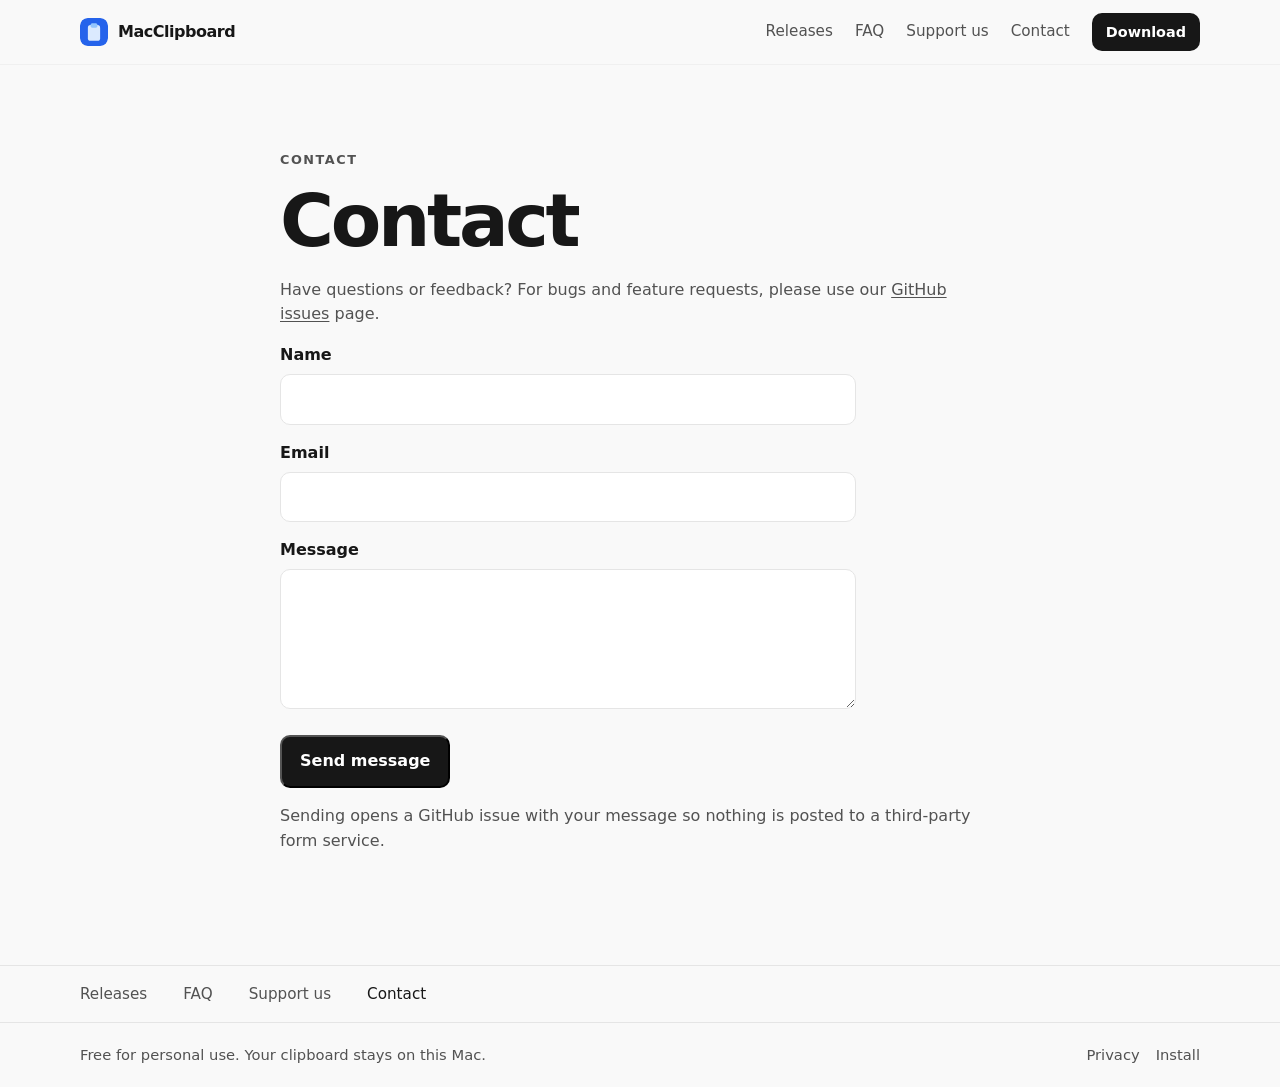
==== website/contact.html @ 472b04c1 "Add the public MacClipboard marketing site for macclipboard.mernify.co. Co-authored-by: Cursor <curs" ====
<!DOCTYPE html>
<html lang="en">
<head>
  <meta charset="utf-8">
  <meta name="viewport" content="width=device-width, initial-scale=1">
  <title>Contact — MacClipboard</title>
  <meta name="description" content="Questions or feedback about MacClipboard? Send a message or open a GitHub issue.">
  <link rel="icon" href="./favicon.svg" type="image/svg+xml">
  <link rel="stylesheet" href="./styles.css">
</head>
<body>
  <header class="site-header">
    <div class="wrap header-inner">
      <a class="brand" href="./"><img class="mark" src="./favicon.svg" alt="" width="28" height="28">MacClipboard</a>
      <nav class="desktop-nav">
        <a href="./releases.html">Releases</a>
        <a href="./faq.html">FAQ</a>
        <a href="./support.html">Support us</a>
        <a href="./contact.html">Contact</a>
        <a class="btn btn-dark btn-sm" href="./downloads/MacClipboard.zip">Download</a>
      </nav>
    </div>
  </header>
  <main class="wrap legal">
    <p class="kicker">Contact</p>
    <h1>Contact</h1>
    <p>Have questions or feedback? For bugs and feature requests, please use our <a href="https://github.com/ataarehman/Macclipboard/issues">GitHub issues</a> page.</p>

    <form class="form" id="contact-form">
      <label for="name">Name</label>
      <input id="name" name="name" type="text" autocomplete="name" required>

      <label for="email">Email</label>
      <input id="email" name="email" type="email" autocomplete="email" required>

      <label for="message">Message</label>
      <textarea id="message" name="message" required></textarea>

      <button class="btn btn-dark" type="submit">Send message</button>
    </form>
    <p>Sending opens a GitHub issue with your message so nothing is posted to a third-party form service.</p>
  </main>
  <nav class="support-nav" aria-label="Support">
    <div class="wrap support-nav-inner">
      <a href="./releases.html">Releases</a>
      <a href="./faq.html">FAQ</a>
      <a href="./support.html">Support us</a>
      <a class="is-current" href="./contact.html" aria-current="page">Contact</a>
    </div>
  </nav>
  <footer class="site-footer">
    <div class="wrap footer-inner">
      <p>Free for personal use. Your clipboard stays on this Mac.</p>
      <p><a href="./privacy.html">Privacy</a><a href="./install.html">Install</a></p>
    </div>
  </footer>
  <script src="./app.js"></script>
</body>
</html>
---- website/styles.css ----
:root {
  --bg: #f9f9f9;
  --ink: #171717;
  --mute: #525252;
  --line: #e5e5e5;
  --white: #fff;
  --blue: #2563eb;
  --violet: #7c3aed;
  --wrap: 1120px;
  font-family: ui-sans-serif, system-ui, -apple-system, BlinkMacSystemFont, "Segoe UI", sans-serif;
}

* { box-sizing: border-box; }
html { scroll-behavior: smooth; }
body {
  margin: 0;
  background: var(--bg);
  color: var(--ink);
  line-height: 1.55;
}
a { color: inherit; text-decoration: none; }
.wrap { width: min(var(--wrap), calc(100% - 40px)); margin-inline: auto; }

.site-header {
  position: sticky;
  top: 0;
  z-index: 20;
  background: rgba(249, 249, 249, 0.8);
  backdrop-filter: blur(24px);
  border-bottom: 1px solid rgba(229, 229, 229, 0.5);
}
.header-inner, .footer-inner {
  display: flex;
  align-items: center;
  justify-content: space-between;
  min-height: 64px;
  gap: 16px;
}
.brand {
  display: flex;
  align-items: center;
  gap: 10px;
  font-weight: 700;
  letter-spacing: -0.03em;
}
.mark {
  width: 28px;
  height: 28px;
  border-radius: 8px;
  display: block;
}
button { font: inherit; }
.desktop-nav { display: flex; align-items: center; gap: 22px; font-size: 0.95rem; color: var(--mute); }
.desktop-nav a:hover { color: var(--ink); }

.btn {
  display: inline-flex;
  align-items: center;
  justify-content: center;
  border-radius: 10px;
  padding: 12px 18px;
  font-weight: 600;
  transition: transform 0.15s ease, background 0.15s ease;
}
.btn:hover { transform: translateY(-1px); }
.btn-dark { background: var(--ink); color: #fff; }
.btn-dark:hover { background: #262626; color: #fff; }
.btn-sm { padding: 8px 14px; font-size: 0.9rem; }

.hero { text-align: center; padding: 96px 0 40px; }
.kicker {
  color: var(--mute);
  font-size: 0.8rem;
  font-weight: 600;
  letter-spacing: 0.12em;
  text-transform: uppercase;
}
h1 {
  font-size: clamp(2.6rem, 7vw, 4.6rem);
  line-height: 1.05;
  letter-spacing: -0.045em;
  font-weight: 700;
  margin: 12px 0 18px;
}
.gradient {
  background: linear-gradient(90deg, var(--blue), var(--violet));
  -webkit-background-clip: text;
  background-clip: text;
  color: transparent;
}
.lead {
  max-width: 42rem;
  margin: 0 auto 24px;
  color: var(--mute);
  font-size: 1.15rem;
}
.kbd {
  font: 600 0.92em ui-monospace, SFMono-Regular, Menlo, monospace;
  background: #fff;
  border: 1px solid var(--line);
  border-radius: 6px;
  padding: 0.05em 0.4em;
  box-shadow: 0 1px 0 #d4d4d4;
}
.hero-cta { display: flex; gap: 14px; justify-content: center; align-items: center; flex-wrap: wrap; }
.req { color: var(--mute); font-size: 0.92rem; }

.stats-row {
  display: grid;
  grid-template-columns: repeat(4, 1fr);
  gap: 12px;
  margin: 8px 0 56px;
}
.stats-row div {
  background: #fff;
  border: 1px solid var(--line);
  border-radius: 16px;
  padding: 18px 12px;
}
.stats-row strong { display: block; font-size: 1.5rem; letter-spacing: -0.04em; }
.stats-row span { color: var(--mute); font-size: 0.88rem; }

.macbook {
  margin: 36px auto 28px;
  max-width: 980px;
}
.macbook img {
  display: block;
  width: 100%;
  height: auto;
}

.features { padding: 72px 0; text-align: center; }
h2 { font-size: clamp(1.8rem, 3vw, 2.4rem); letter-spacing: -0.04em; margin: 8px 0 10px; }
.sub { color: var(--mute); max-width: 40rem; margin: 0 auto 28px; }
.pills { display: flex; flex-wrap: wrap; gap: 8px; justify-content: center; margin-bottom: 18px; }
.pill {
  background: #fff;
  border: 1px solid var(--line);
  border-radius: 999px;
  padding: 8px 14px;
  color: var(--mute);
  cursor: pointer;
}
.pill.is-on { background: var(--ink); color: #fff; border-color: var(--ink); }
.feature-card {
  background: #fff;
  border: 1px solid var(--line);
  border-radius: 20px;
  padding: 32px;
  text-align: left;
  box-shadow: 0 10px 30px rgba(23, 23, 23, 0.06);
}
.pane { display: none; }
.pane.is-on { display: block; }
.pane p { color: var(--mute); max-width: 60ch; }

.split {
  display: grid;
  grid-template-columns: 1.2fr 0.8fr;
  gap: 40px;
  align-items: start;
  padding: 24px 0 80px;
}
.split p { color: var(--mute); }
.checklist { list-style: none; padding: 0; margin: 0; }
.checklist li {
  padding: 12px 0;
  border-bottom: 1px solid var(--line);
  font-weight: 500;
}
.checklist li:before { content: "✓  "; color: var(--blue); }

.dark-band {
  background: linear-gradient(to bottom right, #171717, #262626);
  color: #f5f5f5;
  padding: 72px 0;
}
.dark-band h2 { text-align: center; }
.steps {
  list-style: none;
  padding: 0;
  display: grid;
  grid-template-columns: repeat(3, 1fr);
  gap: 18px;
  margin: 32px 0 0;
}
.steps li {
  background: rgba(255,255,255,0.04);
  border: 1px solid rgba(255,255,255,0.08);
  border-radius: 16px;
  padding: 20px;
  display: flex;
  gap: 14px;
}
.steps span {
  width: 28px;
  height: 28px;
  border-radius: 50%;
  background: #fff;
  color: #171717;
  display: grid;
  place-items: center;
  font-weight: 700;
  flex-shrink: 0;
}
.steps p { color: #a3a3a3; margin: 6px 0 0; }
.steps h3 { margin: 0; font-size: 1.05rem; }

.download { text-align: center; padding: 88px 0; }
.download p { color: var(--mute); }
.fine { margin-top: 14px; font-size: 0.92rem; }
.fine a { text-decoration: underline; text-underline-offset: 2px; }

.site-footer { border-top: 1px solid var(--line); color: var(--mute); font-size: 0.92rem; }
.site-footer p { display: flex; gap: 16px; flex-wrap: wrap; margin: 18px 0; }

.support-nav {
  border-top: 1px solid var(--line);
  background: var(--bg);
}
.support-nav-inner {
  display: flex;
  align-items: center;
  gap: 36px;
  min-height: 56px;
  color: var(--mute);
  font-size: 0.95rem;
}
.support-nav a:hover,
.support-nav a.is-current { color: var(--ink); }

.card-grid {
  display: grid;
  grid-template-columns: repeat(2, 1fr);
  gap: 16px;
  margin: 28px 0;
}
.card {
  background: #fff;
  border: 1px solid var(--line);
  border-radius: 16px;
  padding: 24px;
}
.card h3 { margin: 0 0 8px; font-size: 1.1rem; }
.card p { margin: 0 0 16px; }

.pay-card {
  background: #fff;
  border: 1px solid var(--line);
  border-radius: 20px;
  padding: 28px;
  margin: 28px 0 8px;
  box-shadow: 0 10px 30px rgba(23, 23, 23, 0.06);
}
.pay-card h2 { margin: 4px 0 10px; }
.pay-amount {
  display: inline-block;
  background: var(--ink);
  color: #fff;
  border-radius: 999px;
  padding: 8px 16px;
  font-weight: 700;
  letter-spacing: -0.03em;
  margin: 8px 0 18px;
}
.bank { margin: 0 0 20px; }
.bank div {
  display: grid;
  grid-template-columns: 10rem 1fr;
  gap: 12px;
  padding: 10px 0;
  border-bottom: 1px solid var(--line);
}
.bank dt { color: var(--mute); font-weight: 500; }
.bank dd {
  margin: 0;
  font-family: ui-monospace, SFMono-Regular, Menlo, monospace;
  font-size: 0.95rem;
  color: var(--ink);
  overflow-wrap: anywhere;
}
.copy-status { margin: 12px 0 0; color: var(--blue); }

.page-support {
  --bg: #0b0b0c;
  --ink: #f5f5f5;
  --mute: #a3a3a3;
  --line: #262626;
  background: #0b0b0c;
  color: #f5f5f5;
}
.page-support .site-header {
  background: rgba(11, 11, 12, 0.86);
  border-bottom-color: #262626;
}
.page-support .btn-dark {
  background: #fff;
  color: #171717;
}
.page-support .btn-dark:hover { background: #e5e5e5; color: #171717; }
.give {
  max-width: 820px;
  padding: 72px 0 96px;
}
.give h1 {
  font-size: clamp(2.2rem, 5vw, 3.2rem);
  margin: 0 0 12px;
}
.give-lead {
  color: var(--mute);
  max-width: 40rem;
  margin: 0 0 36px;
  font-size: 1.05rem;
}
.give-grid {
  display: grid;
  grid-template-columns: 1fr 1fr;
  gap: 16px;
}
.give-card {
  background: #171717;
  border-radius: 16px;
  padding: 24px;
  display: flex;
  flex-direction: column;
  min-height: 190px;
}
.give-card h2 {
  display: flex;
  align-items: center;
  gap: 10px;
  font-size: 1.15rem;
  margin: 0 0 10px;
  letter-spacing: -0.03em;
}
.give-icon { width: 22px; height: 22px; flex-shrink: 0; }
.give-card p {
  color: var(--mute);
  margin: 0 0 18px;
  flex: 1;
}
.give-link {
  color: #f5f5f5;
  font-weight: 600;
  background: none;
  border: 0;
  padding: 0;
  cursor: pointer;
  text-align: left;
  width: fit-content;
}
.give-link:hover { text-decoration: underline; text-underline-offset: 3px; }
.give-link-blue { color: #60a5fa; }
.give-link-orange { color: #fb7185; }
.give-bank {
  margin-top: 16px;
  min-height: 0;
}
.give-bank h2 { display: block; }
.page-support .bank dd { color: #f5f5f5; }
.page-support .copy-status { color: #86efac; }
.give-thanks {
  text-align: center;
  color: var(--mute);
  margin: 40px 0 0;
}

.release {
  background: #fff;
  border: 1px solid var(--line);
  border-radius: 16px;
  padding: 28px;
  margin: 24px 0 16px;
}
.release-top {
  display: flex;
  justify-content: space-between;
  gap: 12px;
  align-items: baseline;
  flex-wrap: wrap;
}
.release h2 { margin: 0; font-size: 1.35rem; }
.release time { color: var(--mute); font-size: 0.95rem; }
.release ul { color: var(--mute); padding-left: 1.1rem; }

.faq-item {
  background: #fff;
  border: 1px solid var(--line);
  border-radius: 14px;
  padding: 0 18px;
  margin-bottom: 10px;
}
.faq-item summary {
  cursor: pointer;
  font-weight: 600;
  padding: 16px 0;
  list-style: none;
}
.faq-item summary::-webkit-details-marker { display: none; }
.faq-item summary:after {
  content: "+";
  float: right;
  color: var(--mute);
  font-weight: 500;
}
.faq-item[open] summary:after { content: "–"; }
.faq-item p, .faq-item li { margin: 0 0 14px; }

.form { max-width: 36rem; }
.form label { display: block; font-weight: 600; margin: 16px 0 6px; }
.form input,
.form textarea {
  width: 100%;
  border: 1px solid var(--line);
  border-radius: 10px;
  padding: 12px 14px;
  background: #fff;
  font: inherit;
  color: var(--ink);
}
.form textarea { min-height: 140px; resize: vertical; }
.form .btn { margin-top: 18px; }

.legal { max-width: 720px; padding: 72px 0 96px; }
.legal p, .legal li { color: var(--mute); }
.legal a { text-decoration: underline; text-underline-offset: 2px; }
.legal .btn { text-decoration: none; }

@media (max-width: 860px) {
  .desktop-nav a:not(.btn) { display: none; }
  .stats-row, .steps, .split, .card-grid, .give-grid { grid-template-columns: 1fr; }
  .hero { padding-top: 56px; }
  .hero-cta { flex-direction: column; }
  .support-nav-inner { flex-wrap: wrap; gap: 8px 22px; min-height: 48px; padding: 12px 0; }
  .bank div { grid-template-columns: 1fr; gap: 4px; }
}

@media (prefers-reduced-motion: reduce) {
  html { scroll-behavior: auto; }
  .btn:hover { transform: none; }
}
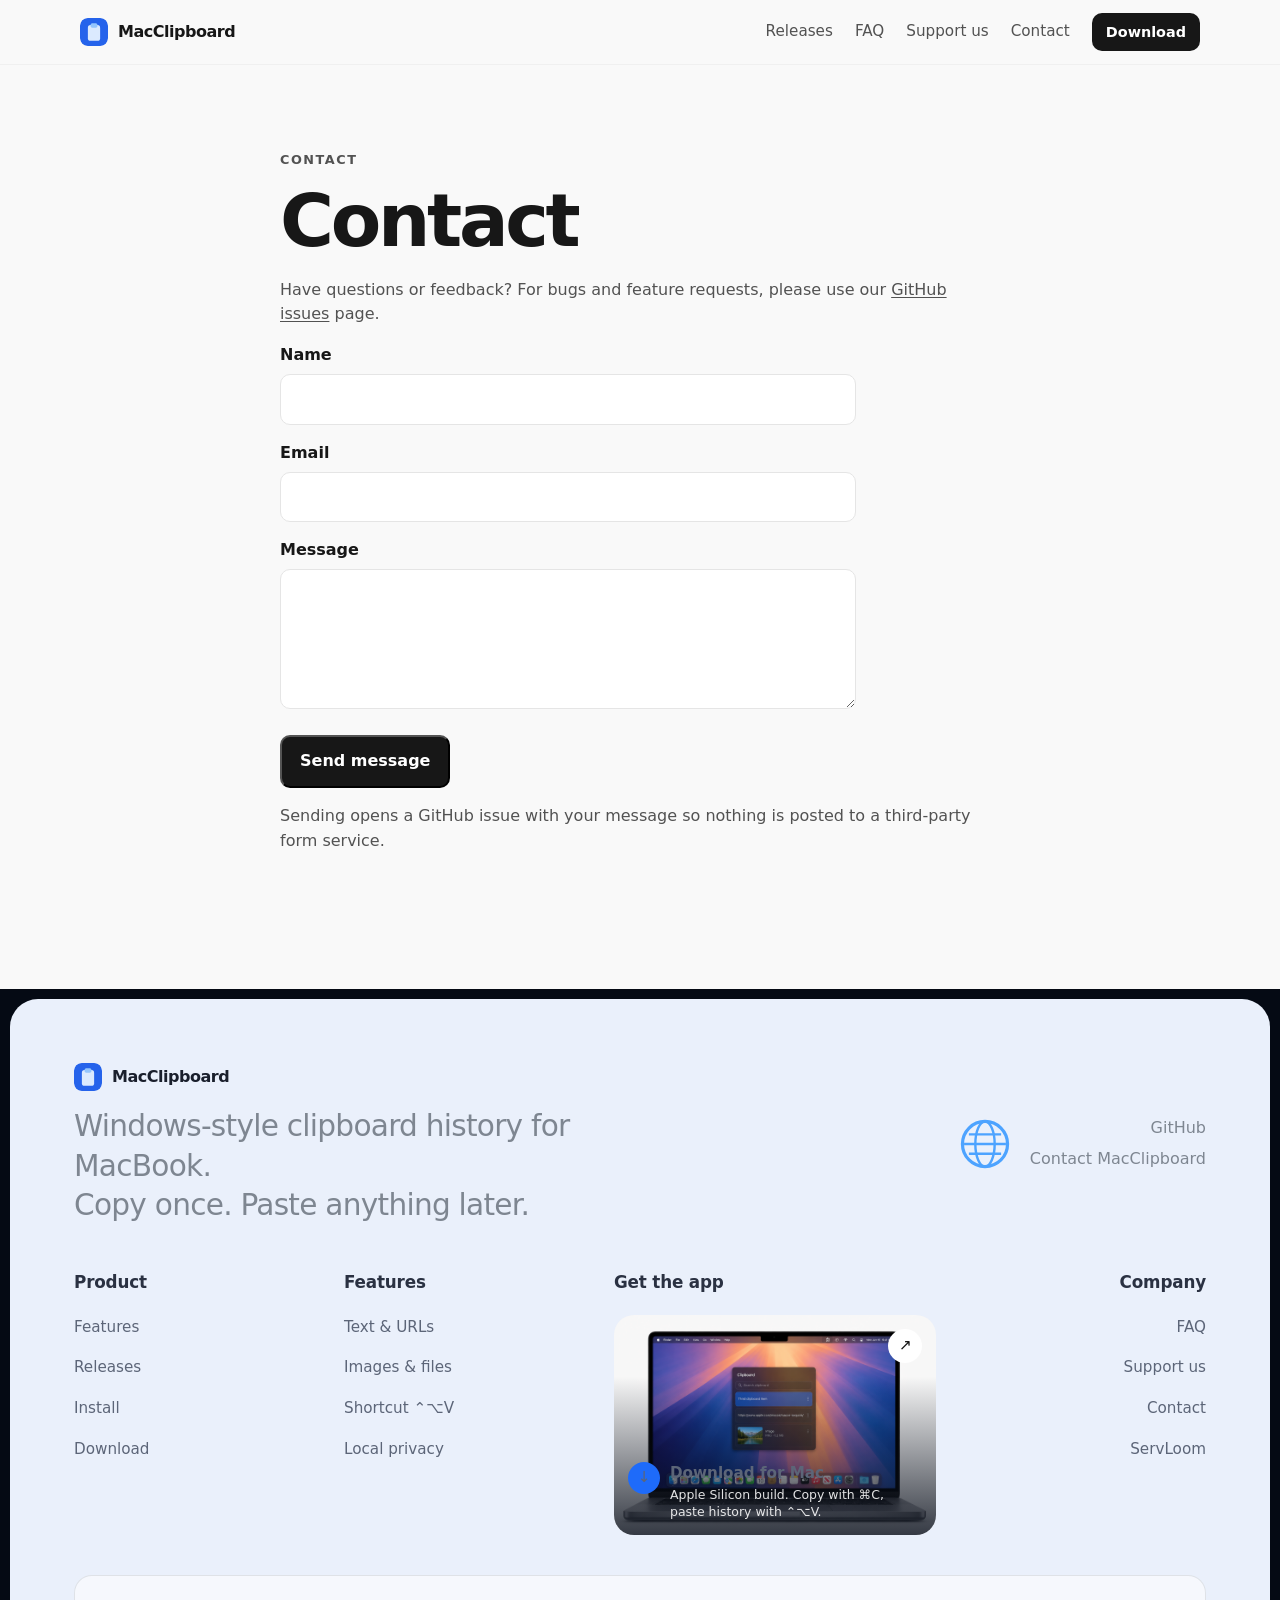
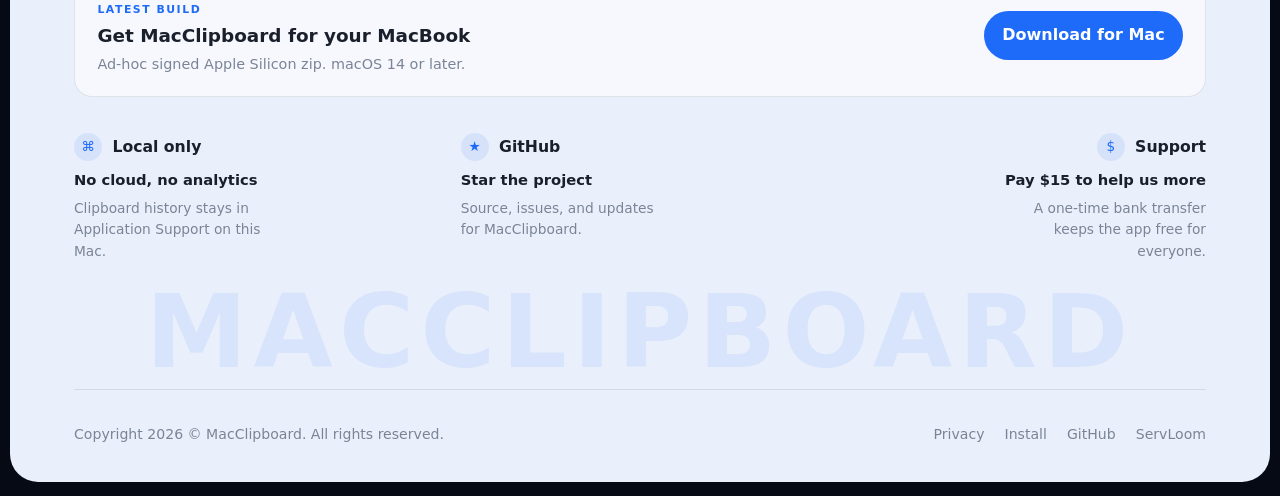
==== commit 89ea78ce: "Add a ServLoom-style marketing footer across the site. Co-authored-by: Cursor <cursoragent@cursor.co" ====
--- a/website/contact.html
+++ b/website/contact.html
@@ -40,20 +40,130 @@
     </form>
     <p>Sending opens a GitHub issue with your message so nothing is posted to a third-party form service.</p>
   </main>
-  <nav class="support-nav" aria-label="Support">
-    <div class="wrap support-nav-inner">
-      <a href="./releases.html">Releases</a>
-      <a href="./faq.html">FAQ</a>
-      <a href="./support.html">Support us</a>
-      <a class="is-current" href="./contact.html" aria-current="page">Contact</a>
+  <footer class="ft">
+  <div class="ft-shell">
+    <div class="ft-inner">
+      <div class="ft-top">
+        <div>
+          <a class="brand" href="./">
+            <img class="mark" src="./favicon.svg" alt="" width="28" height="28">
+            MacClipboard
+          </a>
+          <p class="ft-slogan">Windows-style clipboard history for MacBook.<br>Copy once. Paste anything later.</p>
+        </div>
+        <div class="ft-contact">
+          <svg viewBox="0 0 72 72" width="58" height="58" fill="none" aria-hidden="true">
+            <defs>
+              <linearGradient id="mcGlobe" x1="12" y1="8" x2="60" y2="64">
+                <stop stop-color="#4da3ff"/>
+                <stop offset="1" stop-color="#1e6bfa"/>
+              </linearGradient>
+            </defs>
+            <circle cx="36" cy="36" r="28" stroke="url(#mcGlobe)" stroke-width="4"/>
+            <ellipse cx="36" cy="36" rx="12" ry="28" stroke="url(#mcGlobe)" stroke-width="3"/>
+            <path d="M10 36h52M16 24h40M16 48h40" stroke="url(#mcGlobe)" stroke-width="3"/>
+          </svg>
+          <div class="ft-contact-lines">
+            <a href="https://github.com/ataarehman/Macclipboard">GitHub</a>
+            <a href="./contact.html">Contact MacClipboard</a>
+          </div>
+        </div>
+      </div>
+
+      <div class="ft-nav">
+        <nav class="ft-col" aria-label="Product">
+          <h2>Product</h2>
+          <ul>
+            <li><a href="./index.html#features">Features</a></li>
+            <li><a href="./releases.html">Releases</a></li>
+            <li><a href="./install.html">Install</a></li>
+            <li><a href="./downloads/MacClipboard.zip">Download</a></li>
+          </ul>
+        </nav>
+        <nav class="ft-col" aria-label="App features">
+          <h2>Features</h2>
+          <ul>
+            <li><a href="./index.html#features">Text &amp; URLs</a></li>
+            <li><a href="./index.html#features">Images &amp; files</a></li>
+            <li><a href="./faq.html">Shortcut ⌃⌥V</a></li>
+            <li><a href="./privacy.html">Local privacy</a></li>
+          </ul>
+        </nav>
+        <div class="ft-col ft-col--card">
+          <h2>Get the app</h2>
+          <a class="ft-feature" href="./downloads/MacClipboard.zip">
+            <img src="./images/macbook-hero.png" alt="" width="640" height="360">
+            <span class="ft-feature-arrow" aria-hidden="true">↗</span>
+            <span class="ft-feature-body">
+              <span class="ft-feature-icon" aria-hidden="true">↓</span>
+              <span>
+                <span class="ft-feature-title">Download for Mac</span>
+                <span class="ft-feature-desc">Apple Silicon build. Copy with ⌘C, paste history with ⌃⌥V.</span>
+              </span>
+            </span>
+          </a>
+        </div>
+        <nav class="ft-col" aria-label="Company">
+          <h2>Company</h2>
+          <ul>
+            <li><a href="./faq.html">FAQ</a></li>
+            <li><a href="./support.html">Support us</a></li>
+            <li><a href="./contact.html">Contact</a></li>
+            <li><a href="https://servloom.com">ServLoom</a></li>
+          </ul>
+        </nav>
+      </div>
+
+      <div class="ft-cta">
+        <div>
+          <span class="ft-cta-eyebrow">Latest build</span>
+          <h3>Get MacClipboard for your MacBook</h3>
+          <p>Ad-hoc signed Apple Silicon zip. macOS 14 or later.</p>
+        </div>
+        <a class="btn" href="./downloads/MacClipboard.zip">Download for Mac</a>
+      </div>
+
+      <div class="ft-spots">
+        <div class="ft-spot">
+          <div class="ft-spot-head">
+            <span class="ft-spot-icon">⌘</span>
+            <h3>Local only</h3>
+          </div>
+          <a href="./privacy.html">No cloud, no analytics</a>
+          <p>Clipboard history stays in Application Support on this Mac.</p>
+        </div>
+        <div class="ft-spot">
+          <div class="ft-spot-head">
+            <span class="ft-spot-icon">★</span>
+            <h3>GitHub</h3>
+          </div>
+          <a href="https://github.com/ataarehman/Macclipboard">Star the project</a>
+          <p>Source, issues, and updates for MacClipboard.</p>
+        </div>
+        <div class="ft-spot">
+          <div class="ft-spot-head">
+            <span class="ft-spot-icon">$</span>
+            <h3>Support</h3>
+          </div>
+          <a href="./support.html">Pay $15 to help us more</a>
+          <p>A one-time bank transfer keeps the app free for everyone.</p>
+        </div>
+      </div>
+
+      <div class="ft-mark" aria-hidden="true">MACCLIPBOARD</div>
+
+      <div class="ft-bar">
+        <p>Copyright 2026 © MacClipboard. All rights reserved.</p>
+        <nav class="ft-legal" aria-label="Legal">
+          <a href="./privacy.html">Privacy</a>
+          <a href="./install.html">Install</a>
+          <a href="https://github.com/ataarehman/Macclipboard">GitHub</a>
+          <a href="https://servloom.com">ServLoom</a>
+        </nav>
+      </div>
     </div>
-  </nav>
-  <footer class="site-footer">
-    <div class="wrap footer-inner">
-      <p>Free for personal use. Your clipboard stays on this Mac.</p>
-      <p><a href="./privacy.html">Privacy</a><a href="./install.html">Install</a></p>
-    </div>
-  </footer>
+  </div>
+</footer>
   <script src="./app.js"></script>
 </body>
 </html>
--- a/website/styles.css
+++ b/website/styles.css
@@ -212,8 +212,239 @@
 .fine { margin-top: 14px; font-size: 0.92rem; }
 .fine a { text-decoration: underline; text-underline-offset: 2px; }
 
-.site-footer { border-top: 1px solid var(--line); color: var(--mute); font-size: 0.92rem; }
-.site-footer p { display: flex; gap: 16px; flex-wrap: wrap; margin: 18px 0; }
+.ft {
+  --ft-dark: #050a14;
+  --ft-bg: #eaf0fb;
+  --ft-ink: #1a1f2c;
+  --ft-muted: #7a8496;
+  --ft-link: #5c6578;
+  --ft-line: rgb(26 31 44 / 0.1);
+  --ft-blue: #1e6bfa;
+  background: var(--ft-dark);
+  color: var(--ft-ink);
+  padding: 10px 10px 14px;
+  margin-top: 24px;
+}
+.ft-shell {
+  background: var(--ft-bg);
+  border-radius: 28px;
+  overflow: hidden;
+  max-width: 1280px;
+  margin: 0 auto;
+}
+.ft-inner {
+  padding: clamp(2.5rem, 5vw, 4.2rem) clamp(1.4rem, 5vw, 4.5rem) 1.4rem;
+}
+.ft-top {
+  display: flex;
+  flex-wrap: wrap;
+  justify-content: space-between;
+  align-items: center;
+  gap: 1.75rem;
+  margin-bottom: 2.75rem;
+}
+.ft-slogan {
+  margin: 1rem 0 0;
+  max-width: 28ch;
+  font-size: clamp(1.35rem, 2.4vw, 1.85rem);
+  font-weight: 500;
+  line-height: 1.32;
+  letter-spacing: -0.025em;
+  color: #7e8691;
+}
+.ft-contact {
+  display: flex;
+  align-items: center;
+  gap: 1rem;
+  margin-left: auto;
+}
+.ft-contact svg { display: block; }
+.ft-contact-lines {
+  display: flex;
+  flex-direction: column;
+  gap: 0.4rem;
+  text-align: right;
+}
+.ft-contact-lines a {
+  color: #7e8691;
+  font-weight: 500;
+}
+.ft-contact-lines a:hover { color: var(--ft-blue); }
+.ft-nav {
+  display: grid;
+  grid-template-columns: 1fr 1fr;
+  gap: 2rem 1.5rem;
+  margin-bottom: 2.5rem;
+}
+.ft-col h2 {
+  margin: 0 0 1.25rem;
+  font-size: 1.05rem;
+  font-weight: 700;
+  color: #2a3142;
+  letter-spacing: -0.01em;
+}
+.ft-col ul {
+  margin: 0;
+  padding: 0;
+  list-style: none;
+  display: grid;
+  gap: 1rem;
+}
+.ft-col a {
+  color: var(--ft-link);
+  font-size: 0.95rem;
+}
+.ft-col a:hover { color: var(--ft-blue); }
+.ft-feature {
+  position: relative;
+  display: block;
+  overflow: hidden;
+  border-radius: 20px;
+  height: 220px;
+  color: #fff;
+}
+.ft-feature img {
+  position: absolute;
+  inset: 0;
+  width: 100%;
+  height: 100%;
+  object-fit: cover;
+  transition: transform 0.45s ease;
+}
+.ft-feature:hover img { transform: scale(1.06); }
+.ft-feature::after {
+  content: "";
+  position: absolute;
+  inset: 0;
+  background: linear-gradient(180deg, transparent 28%, rgb(10 16 28 / 0.82) 100%);
+}
+.ft-feature-arrow {
+  position: absolute;
+  top: 14px;
+  right: 14px;
+  z-index: 2;
+  width: 34px;
+  height: 34px;
+  border-radius: 999px;
+  display: grid;
+  place-items: center;
+  background: #fff;
+  color: #111;
+}
+.ft-feature-body {
+  position: absolute;
+  left: 14px;
+  right: 14px;
+  bottom: 14px;
+  z-index: 2;
+  display: flex;
+  gap: 10px;
+  align-items: flex-start;
+}
+.ft-feature-icon {
+  width: 32px;
+  height: 32px;
+  border-radius: 999px;
+  display: grid;
+  place-items: center;
+  background: var(--ft-blue);
+  flex-shrink: 0;
+}
+.ft-feature-title { display: block; font-weight: 700; }
+.ft-feature-desc { display: block; font-size: 0.78rem; line-height: 1.4; color: rgb(255 255 255 / 0.88); }
+.ft-cta {
+  display: grid;
+  gap: 1rem;
+  padding: 1.25rem 1.4rem;
+  margin-bottom: 2.25rem;
+  border-radius: 18px;
+  background: rgb(255 255 255 / 0.55);
+  border: 1px solid var(--ft-line);
+}
+.ft-cta-eyebrow {
+  display: inline-block;
+  margin-bottom: 0.2rem;
+  font-size: 0.68rem;
+  font-weight: 700;
+  letter-spacing: 0.14em;
+  text-transform: uppercase;
+  color: var(--ft-blue);
+}
+.ft-cta h3 {
+  margin: 0 0 0.2rem;
+  font-size: 1.15rem;
+  color: var(--ft-ink);
+}
+.ft-cta p { margin: 0; color: var(--ft-muted); font-size: 0.9rem; }
+.ft-spots {
+  display: grid;
+  grid-template-columns: 1fr;
+  gap: 1.75rem;
+  margin-bottom: 1.5rem;
+}
+.ft-spot-head {
+  display: flex;
+  align-items: center;
+  gap: 0.65rem;
+  margin-bottom: 0.45rem;
+}
+.ft-spot-icon {
+  width: 28px;
+  height: 28px;
+  border-radius: 999px;
+  display: grid;
+  place-items: center;
+  background: rgb(30 107 250 / 0.1);
+  color: var(--ft-blue);
+  font-size: 0.85rem;
+}
+.ft-spot h3 { margin: 0; font-size: 0.98rem; color: var(--ft-ink); }
+.ft-spot a {
+  display: inline-block;
+  margin: 0 0 0.4rem;
+  color: var(--ft-ink);
+  font-weight: 600;
+  font-size: 0.92rem;
+}
+.ft-spot a:hover { color: var(--ft-blue); }
+.ft-spot p { margin: 0; color: var(--ft-muted); font-size: 0.86rem; max-width: 24ch; }
+.ft-mark {
+  text-align: center;
+  font-weight: 800;
+  font-size: clamp(2.4rem, 10vw, 6.4rem);
+  line-height: 0.9;
+  letter-spacing: 0.06em;
+  color: rgb(30 107 250 / 0.09);
+  pointer-events: none;
+  user-select: none;
+  white-space: nowrap;
+  overflow: hidden;
+  margin: 0.4rem 0 0.7rem;
+}
+.ft-bar {
+  display: flex;
+  flex-wrap: wrap;
+  justify-content: space-between;
+  gap: 1rem;
+  align-items: center;
+  padding-top: 1.2rem;
+  border-top: 1px solid var(--ft-line);
+  color: var(--ft-muted);
+  font-size: 0.88rem;
+}
+.ft-legal { display: flex; flex-wrap: wrap; gap: 1rem 1.25rem; }
+.ft-legal a { color: var(--ft-muted); }
+.ft-legal a:hover { color: var(--ft-blue); }
+.ft-col--card { grid-column: 1 / -1; }
+.ft .brand { color: var(--ft-ink); }
+.page-support .ft { margin-top: 0; }
+.ft-cta .btn {
+  background: var(--ft-blue);
+  color: #fff;
+  border-radius: 999px;
+  justify-self: end;
+}
+.ft-cta .btn:hover { background: #0b57e6; color: #fff; }
 
 .support-nav {
   border-top: 1px solid var(--line);
@@ -432,11 +663,38 @@
   .stats-row, .steps, .split, .card-grid, .give-grid { grid-template-columns: 1fr; }
   .hero { padding-top: 56px; }
   .hero-cta { flex-direction: column; }
-  .support-nav-inner { flex-wrap: wrap; gap: 8px 22px; min-height: 48px; padding: 12px 0; }
+  .footer-grid { grid-template-columns: 1fr 1fr; }
+  .footer-brand { grid-column: 1 / -1; }
+  .ft-nav { grid-template-columns: 1fr; }
+  .ft-cta { grid-template-columns: 1fr; }
+  .ft-spots { grid-template-columns: 1fr; }
   .bank div { grid-template-columns: 1fr; gap: 4px; }
+}
+
+@media (min-width: 900px) {
+  .ft-cta {
+    grid-template-columns: 1.1fr auto;
+    align-items: center;
+    gap: 2rem;
+  }
+  .ft-spots { grid-template-columns: repeat(3, minmax(0, 1fr)); }
+  .ft-spots .ft-spot:last-child { text-align: right; justify-self: end; }
+  .ft-spots .ft-spot:last-child .ft-spot-head { justify-content: flex-end; }
+}
+@media (min-width: 1100px) {
+  .ft-nav {
+    grid-template-columns: minmax(0, 1fr) minmax(0, 1fr) minmax(260px, 1.4fr) minmax(0, 1fr);
+    gap: 2.5rem;
+  }
+  .ft-col--card { grid-column: auto; }
+  .ft-nav > .ft-col:last-child {
+    justify-self: end;
+    text-align: right;
+  }
+  .ft-nav > .ft-col:last-child ul { justify-items: end; }
 }
 
 @media (prefers-reduced-motion: reduce) {
   html { scroll-behavior: auto; }
-  .btn:hover { transform: none; }
-}
+  .btn:hover, .ft-feature:hover img { transform: none; }
+}
